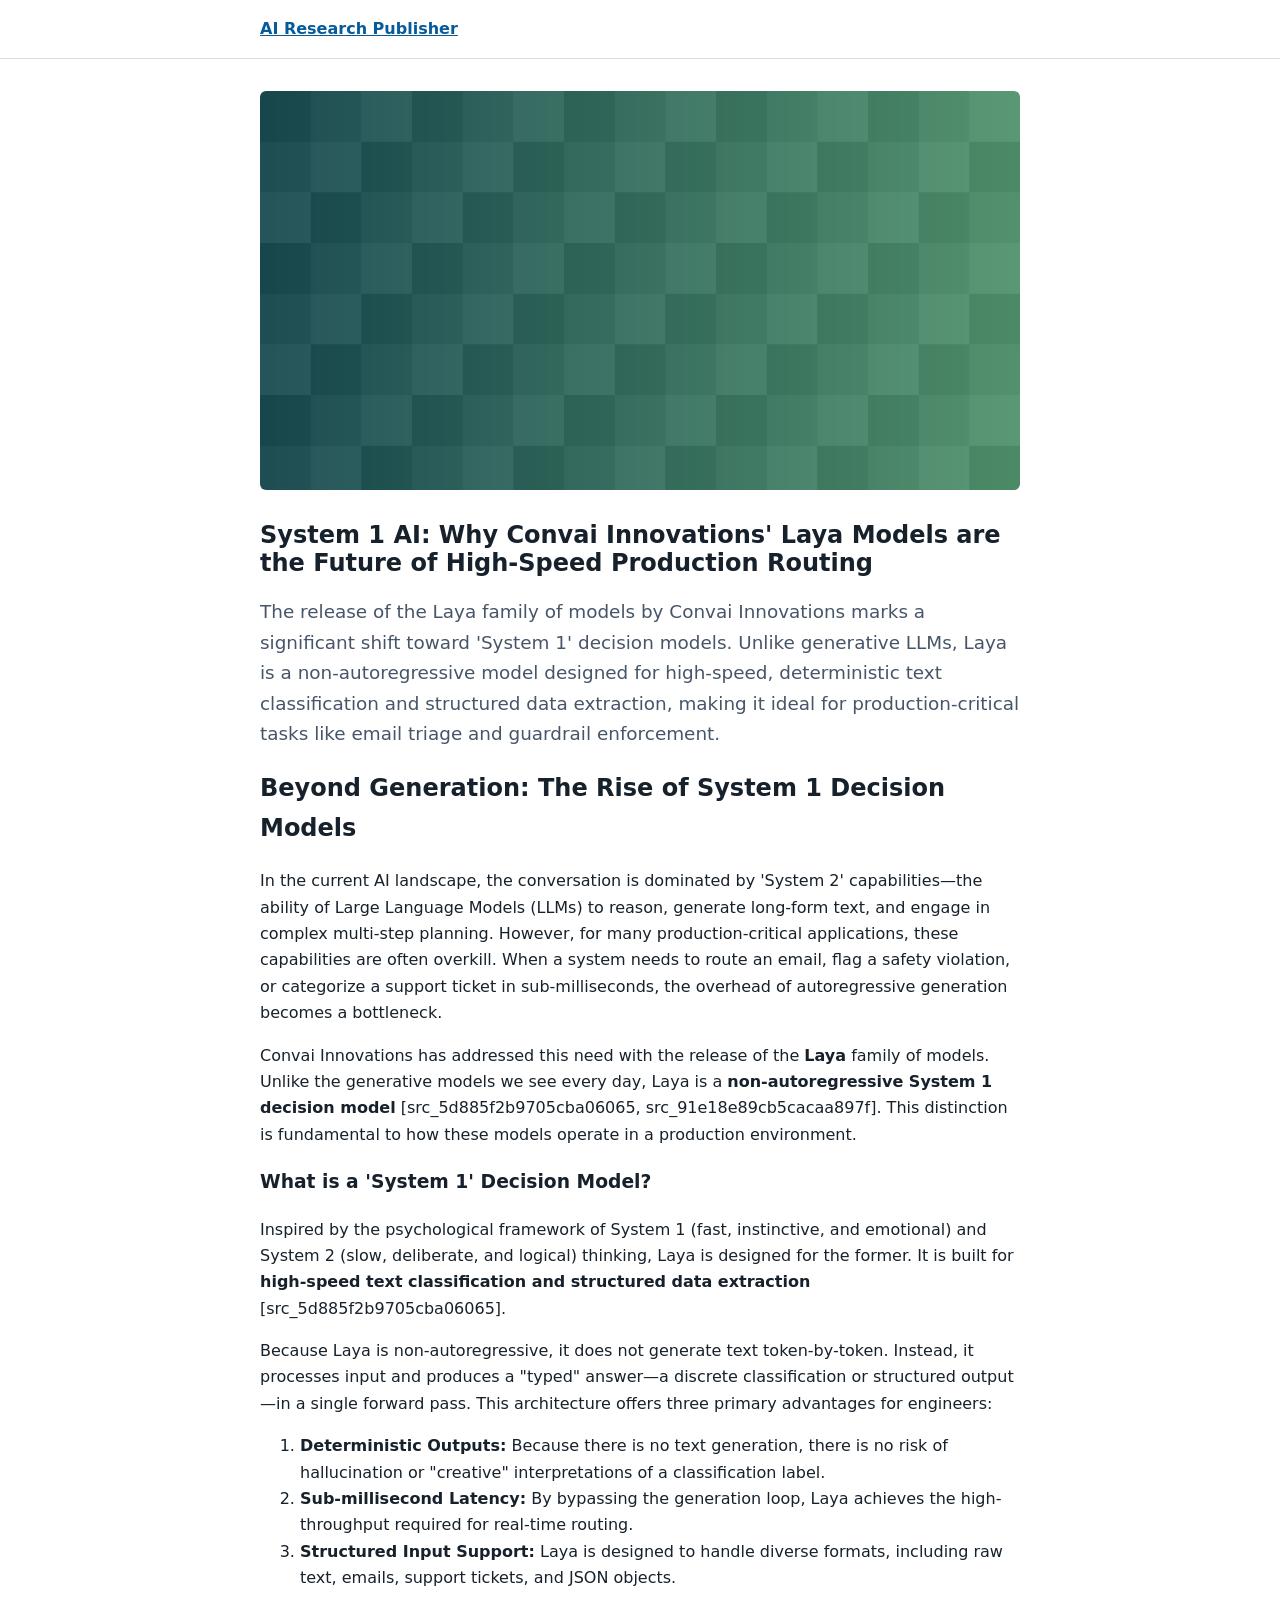
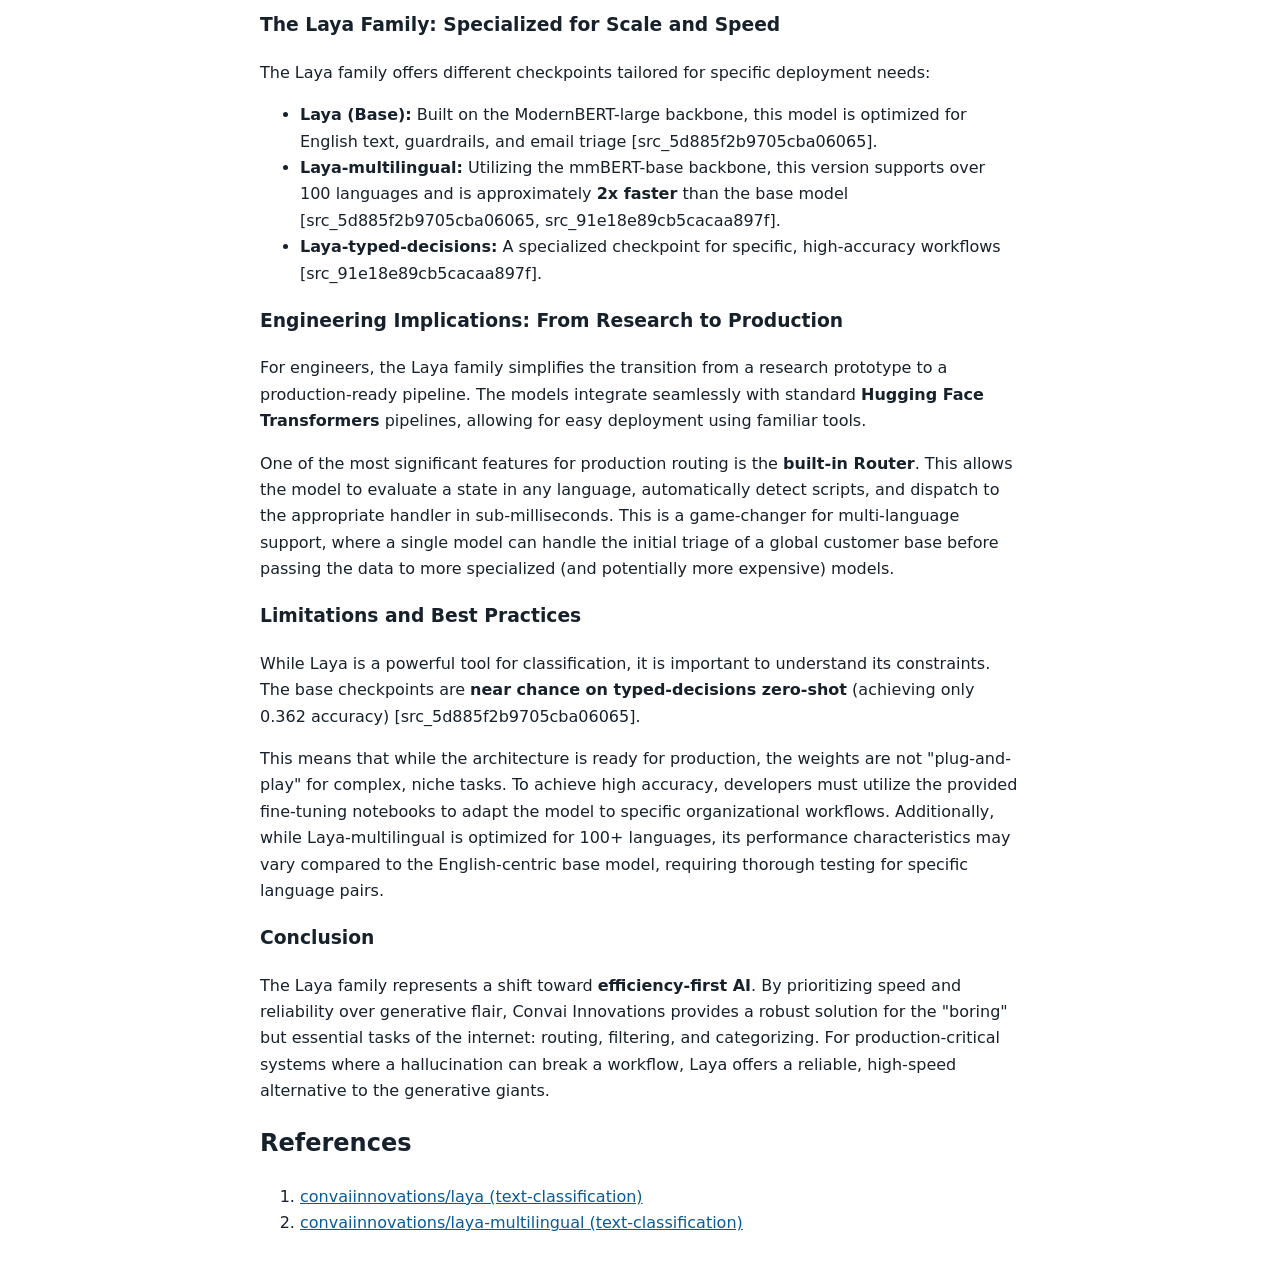
==== articles/convaiinnovations-laya-text-classification/index.html @ b4370fe4 "Publish System 1 AI: Why Convai Innovations' Laya Models are the Future of High-Speed Production Rou" ====
<!doctype html>
<html lang="en"><head><meta charset="utf-8"><meta name="viewport" content="width=device-width,initial-scale=1">
<title>System 1 AI: Why Convai Innovations&#39; Laya Models are the Future of High-Speed Production Routing</title><link rel="canonical" href="https://orchestronai.github.io/AIResearch/articles/convaiinnovations-laya-text-classification/"><link rel="stylesheet" href="../../style.css">
<meta name="aipub-version" content="9717fb7f09e002bc162e538088f3d479118362d8b83f2396f8c6e183e3c8e60c"><meta property="og:image" content="https://orchestronai.github.io/AIResearch/articles/convaiinnovations-laya-text-classification/cover.png"></head><body><header><a href="../../">AI Research Publisher</a></header>
<main><article><img class="cover" src="cover.png" alt="Cover image for System 1 AI: Why Convai Innovations&#39; Laya Models are the Future of High-Speed Production Routing"><h1>System 1 AI: Why Convai Innovations&#39; Laya Models are the Future of High-Speed Production Routing</h1><p class="summary">The release of the Laya family of models by Convai Innovations marks a significant shift toward &#39;System 1&#39; decision models. Unlike generative LLMs, Laya is a non-autoregressive model designed for high-speed, deterministic text classification and structured data extraction, making it ideal for production-critical tasks like email triage and guardrail enforcement.</p><h2>Beyond Generation: The Rise of System 1 Decision Models</h2>
<p>In the current AI landscape, the conversation is dominated by 'System 2' capabilities—the ability of Large Language Models (LLMs) to reason, generate long-form text, and engage in complex multi-step planning. However, for many production-critical applications, these capabilities are often overkill. When a system needs to route an email, flag a safety violation, or categorize a support ticket in sub-milliseconds, the overhead of autoregressive generation becomes a bottleneck.</p>
<p>Convai Innovations has addressed this need with the release of the <strong>Laya</strong> family of models. Unlike the generative models we see every day, Laya is a <strong>non-autoregressive System 1 decision model</strong> [src_5d885f2b9705cba06065, src_91e18e89cb5cacaa897f]. This distinction is fundamental to how these models operate in a production environment.</p>
<h3>What is a 'System 1' Decision Model?</h3>
<p>Inspired by the psychological framework of System 1 (fast, instinctive, and emotional) and System 2 (slow, deliberate, and logical) thinking, Laya is designed for the former. It is built for <strong>high-speed text classification and structured data extraction</strong> [src_5d885f2b9705cba06065].</p>
<p>Because Laya is non-autoregressive, it does not generate text token-by-token. Instead, it processes input and produces a &quot;typed&quot; answer—a discrete classification or structured output—in a single forward pass. This architecture offers three primary advantages for engineers:</p>
<ol>
<li><strong>Deterministic Outputs:</strong> Because there is no text generation, there is no risk of hallucination or &quot;creative&quot; interpretations of a classification label.</li>
<li><strong>Sub-millisecond Latency:</strong> By bypassing the generation loop, Laya achieves the high-throughput required for real-time routing.</li>
<li><strong>Structured Input Support:</strong> Laya is designed to handle diverse formats, including raw text, emails, support tickets, and JSON objects.</li>
</ol>
<h3>The Laya Family: Specialized for Scale and Speed</h3>
<p>The Laya family offers different checkpoints tailored for specific deployment needs:</p>
<ul>
<li><strong>Laya (Base):</strong> Built on the ModernBERT-large backbone, this model is optimized for English text, guardrails, and email triage [src_5d885f2b9705cba06065].</li>
<li><strong>Laya-multilingual:</strong> Utilizing the mmBERT-base backbone, this version supports over 100 languages and is approximately <strong>2x faster</strong> than the base model [src_5d885f2b9705cba06065, src_91e18e89cb5cacaa897f].</li>
<li><strong>Laya-typed-decisions:</strong> A specialized checkpoint for specific, high-accuracy workflows [src_91e18e89cb5cacaa897f].</li>
</ul>
<h3>Engineering Implications: From Research to Production</h3>
<p>For engineers, the Laya family simplifies the transition from a research prototype to a production-ready pipeline. The models integrate seamlessly with standard <strong>Hugging Face Transformers</strong> pipelines, allowing for easy deployment using familiar tools.</p>
<p>One of the most significant features for production routing is the <strong>built-in Router</strong>. This allows the model to evaluate a state in any language, automatically detect scripts, and dispatch to the appropriate handler in sub-milliseconds. This is a game-changer for multi-language support, where a single model can handle the initial triage of a global customer base before passing the data to more specialized (and potentially more expensive) models.</p>
<h3>Limitations and Best Practices</h3>
<p>While Laya is a powerful tool for classification, it is important to understand its constraints. The base checkpoints are <strong>near chance on typed-decisions zero-shot</strong> (achieving only 0.362 accuracy) [src_5d885f2b9705cba06065].</p>
<p>This means that while the architecture is ready for production, the weights are not &quot;plug-and-play&quot; for complex, niche tasks. To achieve high accuracy, developers must utilize the provided fine-tuning notebooks to adapt the model to specific organizational workflows. Additionally, while Laya-multilingual is optimized for 100+ languages, its performance characteristics may vary compared to the English-centric base model, requiring thorough testing for specific language pairs.</p>
<h3>Conclusion</h3>
<p>The Laya family represents a shift toward <strong>efficiency-first AI</strong>. By prioritizing speed and reliability over generative flair, Convai Innovations provides a robust solution for the &quot;boring&quot; but essential tasks of the internet: routing, filtering, and categorizing. For production-critical systems where a hallucination can break a workflow, Laya offers a reliable, high-speed alternative to the generative giants.</p>

<h2>References</h2><ol><li id="src_5d885f2b9705cba06065"><a href="https://huggingface.co/convaiinnovations/laya">convaiinnovations/laya (text-classification)</a></li><li id="src_91e18e89cb5cacaa897f"><a href="https://huggingface.co/convaiinnovations/laya-multilingual">convaiinnovations/laya-multilingual (text-classification)</a></li></ol></article></main></body></html>
---- style.css ----
body{font-family:system-ui,sans-serif;color:#17212b;margin:0;line-height:1.65}header{border-bottom:1px solid #d8dee4;padding:1rem max(1rem,calc((100% - 760px)/2));font-weight:700}main{max-width:760px;margin:2rem auto;padding:0 1rem}h1{line-height:1.15}a{color:#075b9a}.summary{font-size:1.15rem;color:#475569}.cover{display:block;width:100%;aspect-ratio:1200/630;object-fit:cover;margin-bottom:2rem;border-radius:6px}code{background:#f3f4f6;padding:.1rem .3rem}pre{overflow:auto;background:#f3f4f6;padding:1rem}
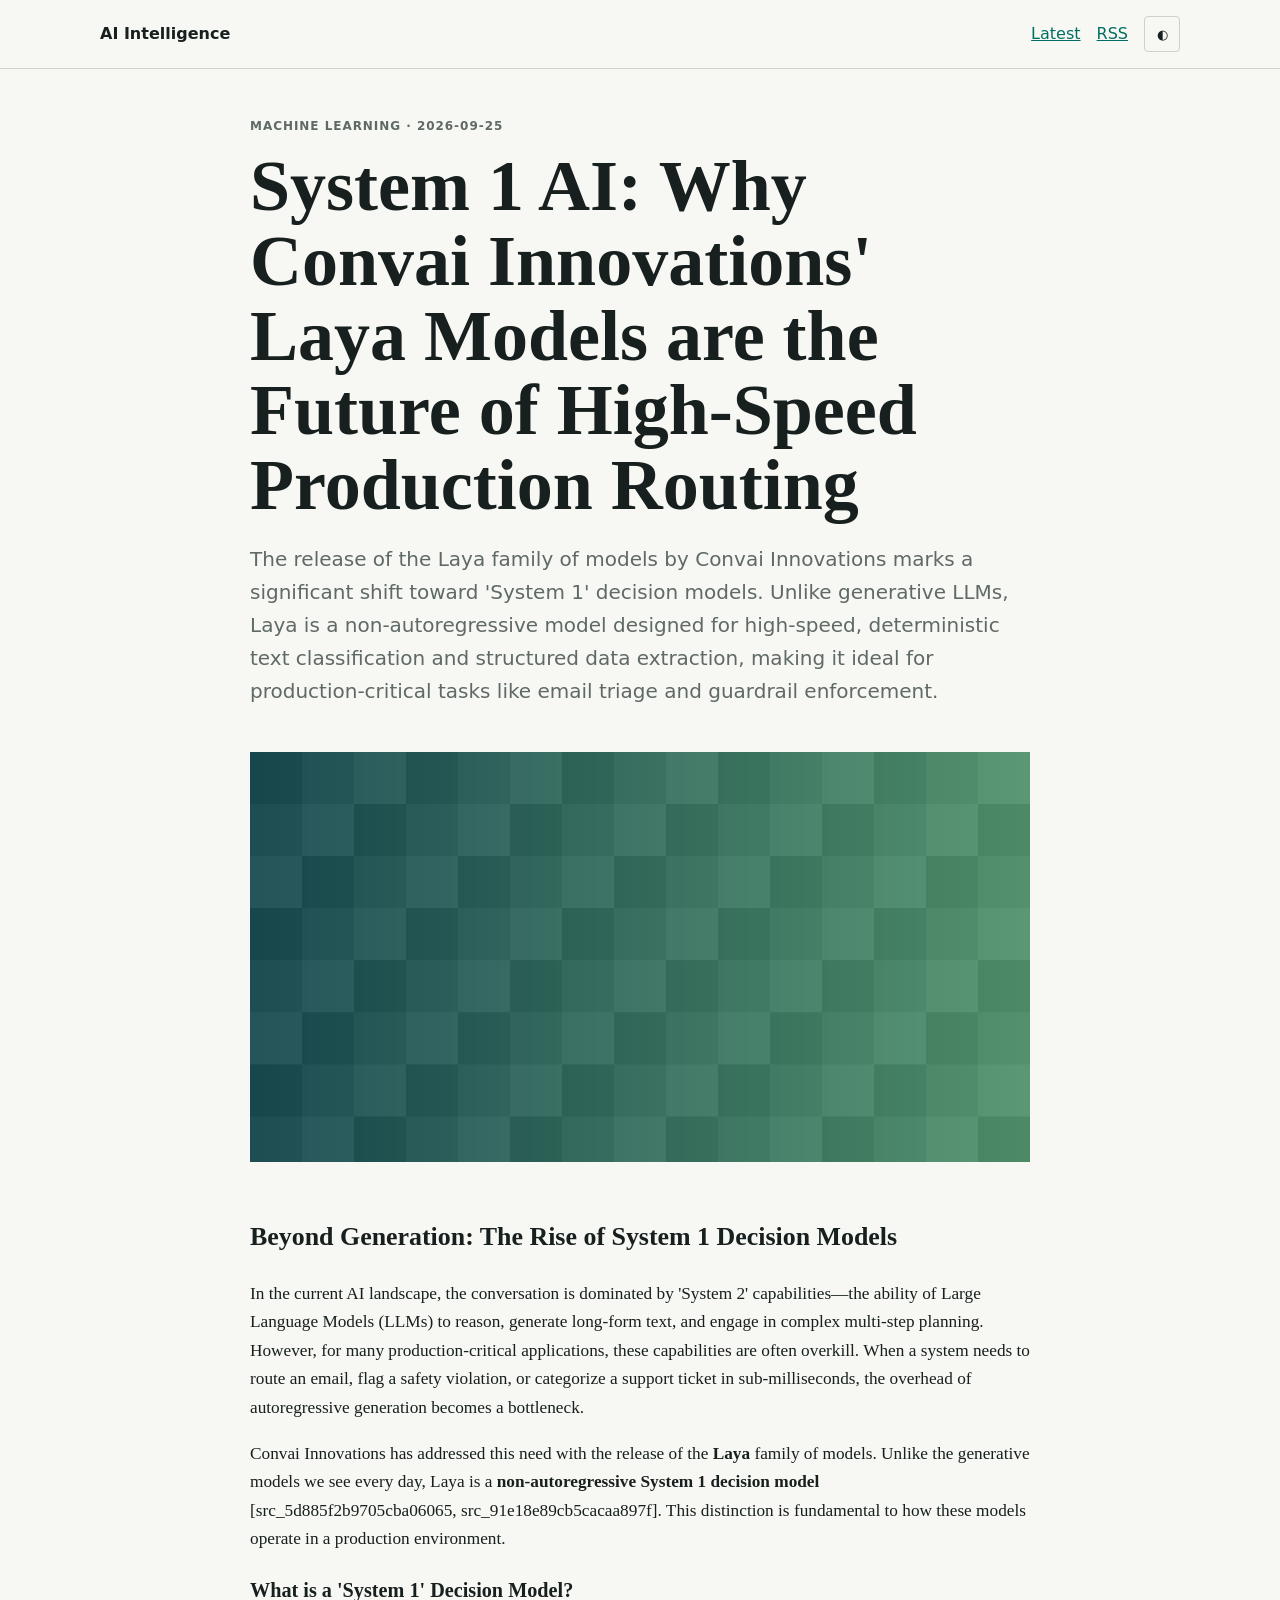
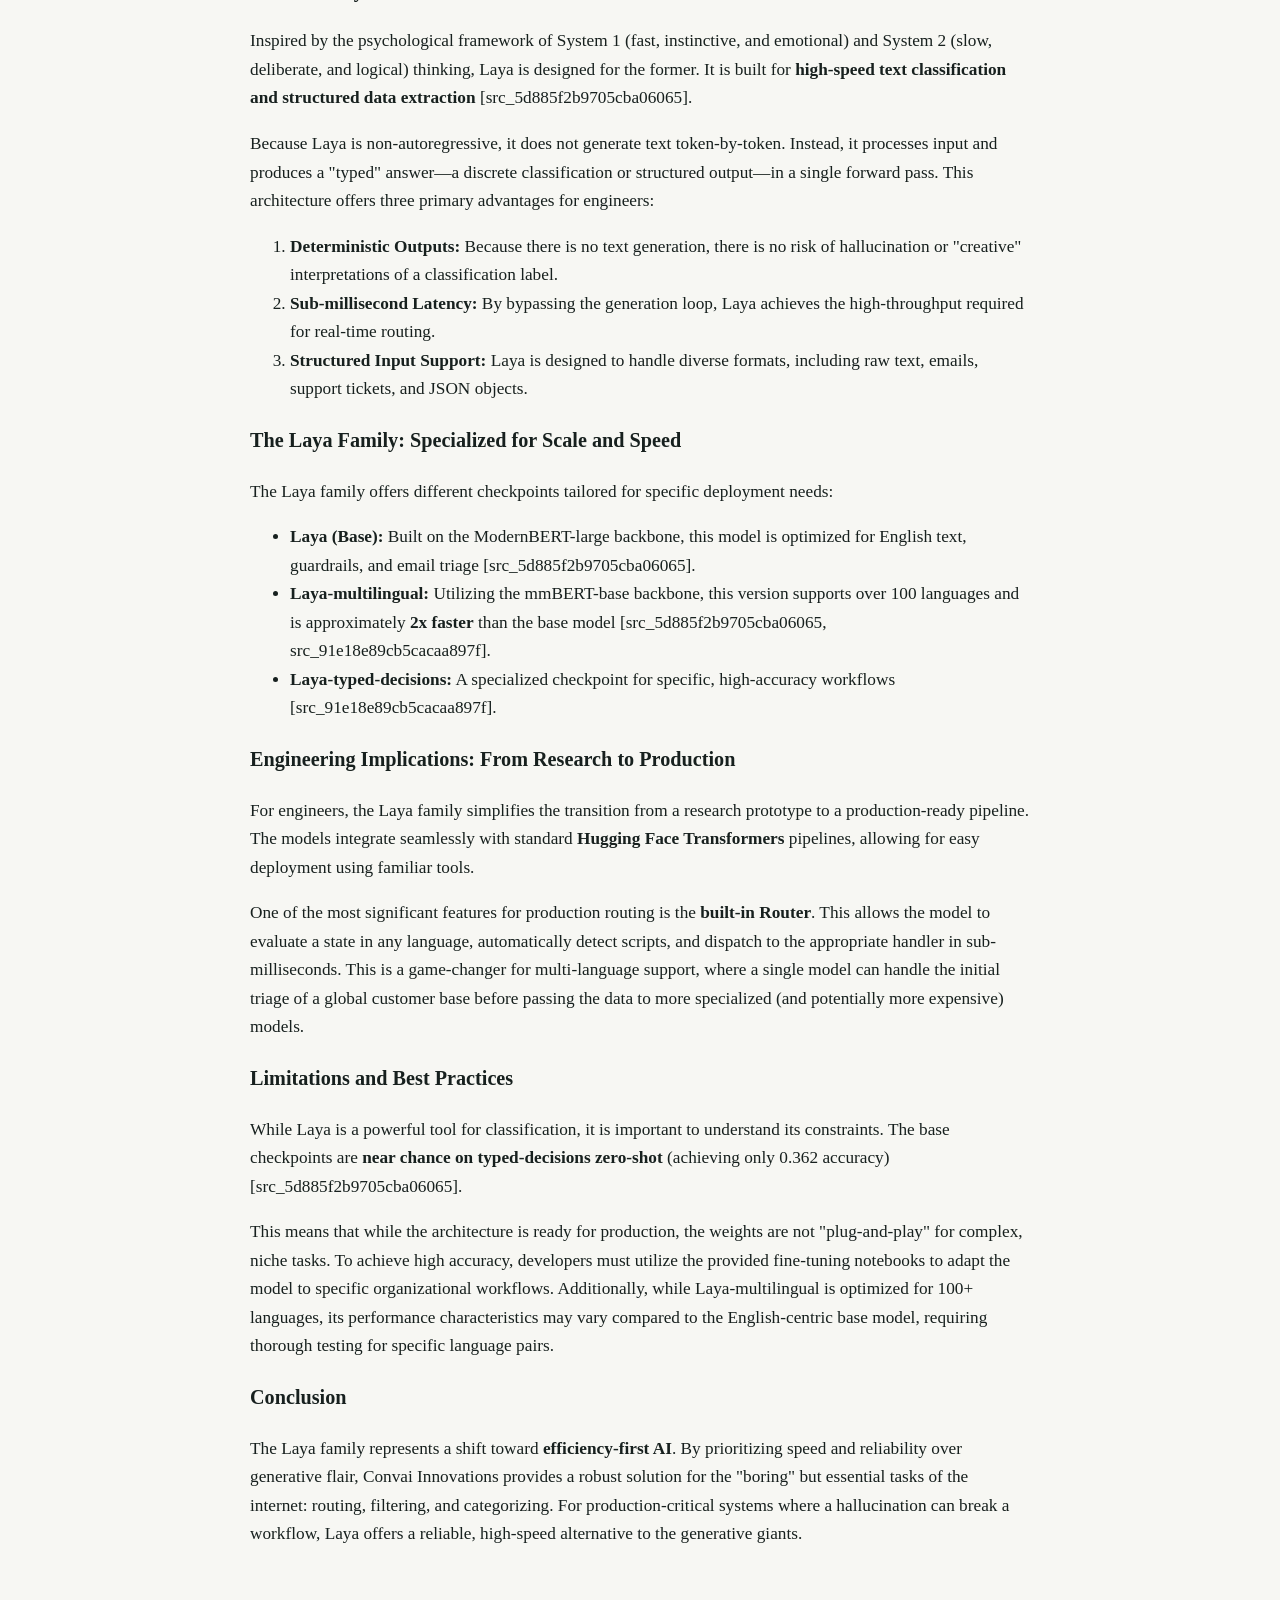
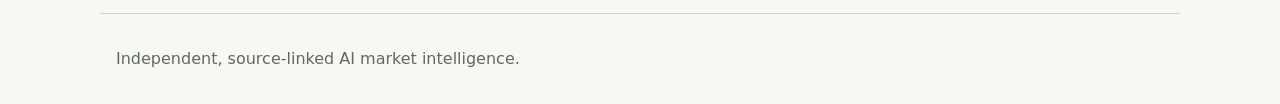
==== commit 17142634: "Publish The Rise of Jev: Catalyzing the Agentic Era of AI" ====
--- a/articles/convaiinnovations-laya-text-classification/index.html
+++ b/articles/convaiinnovations-laya-text-classification/index.html
@@ -1,8 +1,10 @@
 <!doctype html>
 <html lang="en"><head><meta charset="utf-8"><meta name="viewport" content="width=device-width,initial-scale=1">
-<title>System 1 AI: Why Convai Innovations&#39; Laya Models are the Future of High-Speed Production Routing</title><link rel="canonical" href="https://orchestronai.github.io/AIResearch/articles/convaiinnovations-laya-text-classification/"><link rel="stylesheet" href="../../style.css">
-<meta name="aipub-version" content="9717fb7f09e002bc162e538088f3d479118362d8b83f2396f8c6e183e3c8e60c"><meta property="og:image" content="https://orchestronai.github.io/AIResearch/articles/convaiinnovations-laya-text-classification/cover.png"></head><body><header><a href="../../">AI Research Publisher</a></header>
-<main><article><img class="cover" src="cover.png" alt="Cover image for System 1 AI: Why Convai Innovations&#39; Laya Models are the Future of High-Speed Production Routing"><h1>System 1 AI: Why Convai Innovations&#39; Laya Models are the Future of High-Speed Production Routing</h1><p class="summary">The release of the Laya family of models by Convai Innovations marks a significant shift toward &#39;System 1&#39; decision models. Unlike generative LLMs, Laya is a non-autoregressive model designed for high-speed, deterministic text classification and structured data extraction, making it ideal for production-critical tasks like email triage and guardrail enforcement.</p><h2>Beyond Generation: The Rise of System 1 Decision Models</h2>
+<title>System 1 AI: Why Convai Innovations&#39; Laya Models are the Future of High-Speed Production Routing · AI Intelligence</title><link rel="canonical" href="https://orchestronai.github.io/AIResearch/articles/convaiinnovations-laya-text-classification/">
+<link rel="stylesheet" href="https://orchestronai.github.io/AIResearch/assets/site-ce0cb0289bdd.css"><script defer src="https://orchestronai.github.io/AIResearch/assets/site-e74c02c86c87.js"></script>
+<meta name="aipub-version" content="9717fb7f09e002bc162e538088f3d479118362d8b83f2396f8c6e183e3c8e60c"><meta property="og:title" content="System 1 AI: Why Convai Innovations&#39; Laya Models are the Future of High-Speed Production Routing"><meta property="og:description" content="The release of the Laya family of models by Convai Innovations marks a significant shift toward &#39;System 1&#39; decision models. Unlike generative LLMs, Laya is a non-autoregressive model designed for high-speed, deterministic text classification and structured data extraction, making it ideal for production-critical tasks like email triage and guardrail enforcement."><meta property="og:image" content="https://orchestronai.github.io/AIResearch/articles/convaiinnovations-laya-text-classification/cover-fa02c937ddc7.png"><meta property="og:type" content="article"></head><body><a class="skip-link" href="#content">Skip to content</a>
+<header class="site-header"><a class="brand" href="https://orchestronai.github.io/AIResearch/">AI Intelligence</a><nav aria-label="Primary"><a href="https://orchestronai.github.io/AIResearch/">Latest</a><a href="https://orchestronai.github.io/AIResearch/feed.xml">RSS</a><button id="theme-toggle" type="button" aria-label="Toggle color theme">◐</button></nav></header>
+<main id="content"><article class="article"><p class="meta">Machine Learning · 2026-09-25</p><h1>System 1 AI: Why Convai Innovations&#39; Laya Models are the Future of High-Speed Production Routing</h1><p class="dek">The release of the Laya family of models by Convai Innovations marks a significant shift toward &#39;System 1&#39; decision models. Unlike generative LLMs, Laya is a non-autoregressive model designed for high-speed, deterministic text classification and structured data extraction, making it ideal for production-critical tasks like email triage and guardrail enforcement.</p><img class="cover" src="cover-fa02c937ddc7.png" alt="Cover for System 1 AI: Why Convai Innovations&#39; Laya Models are the Future of High-Speed Production Routing" width="1200" height="630"><div class="prose"><h2>Beyond Generation: The Rise of System 1 Decision Models</h2>
 <p>In the current AI landscape, the conversation is dominated by 'System 2' capabilities—the ability of Large Language Models (LLMs) to reason, generate long-form text, and engage in complex multi-step planning. However, for many production-critical applications, these capabilities are often overkill. When a system needs to route an email, flag a safety violation, or categorize a support ticket in sub-milliseconds, the overhead of autoregressive generation becomes a bottleneck.</p>
 <p>Convai Innovations has addressed this need with the release of the <strong>Laya</strong> family of models. Unlike the generative models we see every day, Laya is a <strong>non-autoregressive System 1 decision model</strong> [src_5d885f2b9705cba06065, src_91e18e89cb5cacaa897f]. This distinction is fundamental to how these models operate in a production environment.</p>
 <h3>What is a 'System 1' Decision Model?</h3>
@@ -28,5 +30,4 @@
 <p>This means that while the architecture is ready for production, the weights are not &quot;plug-and-play&quot; for complex, niche tasks. To achieve high accuracy, developers must utilize the provided fine-tuning notebooks to adapt the model to specific organizational workflows. Additionally, while Laya-multilingual is optimized for 100+ languages, its performance characteristics may vary compared to the English-centric base model, requiring thorough testing for specific language pairs.</p>
 <h3>Conclusion</h3>
 <p>The Laya family represents a shift toward <strong>efficiency-first AI</strong>. By prioritizing speed and reliability over generative flair, Convai Innovations provides a robust solution for the &quot;boring&quot; but essential tasks of the internet: routing, filtering, and categorizing. For production-critical systems where a hallucination can break a workflow, Laya offers a reliable, high-speed alternative to the generative giants.</p>
-
-<h2>References</h2><ol><li id="src_5d885f2b9705cba06065"><a href="https://huggingface.co/convaiinnovations/laya">convaiinnovations/laya (text-classification)</a></li><li id="src_91e18e89cb5cacaa897f"><a href="https://huggingface.co/convaiinnovations/laya-multilingual">convaiinnovations/laya-multilingual (text-classification)</a></li></ol></article></main></body></html>+</div></article></main><footer>Independent, source-linked AI market intelligence.</footer></body></html>
